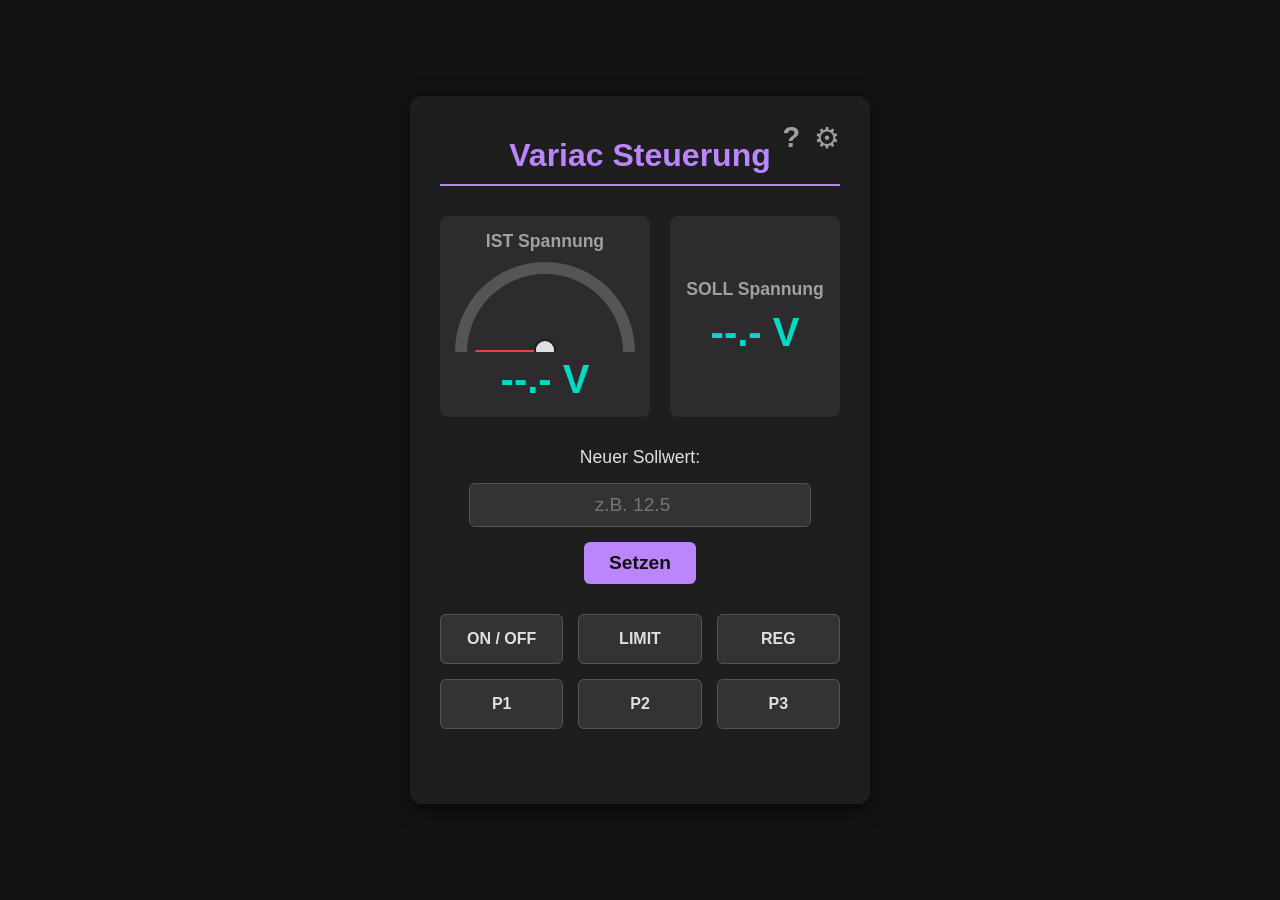
==== tt_esp32controller/data/index.html @ 78057342 "Migration: ESP32-Controller, Voltmeter und Doku ins saubere Mono-Repo - tt_esp32controller/ (src, da" ====
<!DOCTYPE html>
<html lang="de">
<head>
    <meta charset="UTF-8">
    <meta name="viewport" content="width=device-width, initial-scale=1.0">
    <title>ESP32 Variac Steuerung</title>
    <link rel="stylesheet" href="style.css">
</head>
<body>
    <div class="container">
		<a href="/settings.html" class="settings-link" title="Einstellungen">&#9881;</a>
		<a href="/doc_usage.html" target="_blank" class="help-link" title="Dokumentation">&#63;</a>
        <h1>Variac Steuerung</h1>

        <div class="display-container">
			<div class="display-group" id="ist-group">
				<h2>IST Spannung</h2>
				<div class="gauge-container">
					<div class="gauge">
						<div class="needle" id="gauge-needle"></div>
						<div class="gauge-center"></div>
					</div>
				</div>
				<p><span id="ist-voltage">--.-</span> V</p>
			</div>
            <div class="display-group" id="soll-group">
                <h2>SOLL Spannung</h2>
                <p><span id="soll-voltage">--.-</span> V</p>
            </div>
        </div>

        <div class="input-group">
            <label for="new-soll">Neuer Sollwert:</label>
            <input type="number" id="new-soll" step="0.1" placeholder="z.B. 12.5">
            <button id="set-button">Setzen</button>
        </div>
		
		<div class="button-grid">
            <button id="btn-onoff">ON / OFF</button>
            <button id="btn-limit">LIMIT</button>
            <button id="btn-reg">REG</button>
            <button id="btn-p1">P1</button>
            <button id="btn-p2">P2</button>
            <button id="btn-p3">P3</button>
        </div>
		        
        <p id="status-message"></p>
    </div>

    <script src="script.js"></script>
</body>
</html>
---- tt_esp32controller/data/style.css ----
html {
    scroll-behavior: smooth;
}

body, html {
    margin: 0;
    padding: 0;
    font-family: -apple-system, BlinkMacSystemFont, "Segoe UI", Roboto, Helvetica, Arial, sans-serif;
    background-color: #121212;
    color: #e0e0e0;
    display: flex;
    justify-content: center;
    align-items: center;
    min-height: 100vh;
    text-align: center;
}

.container {
    background-color: #1e1e1e;
    padding: 20px 30px;
    border-radius: 12px;
    box-shadow: 0 4px 20px rgba(0, 0, 0, 0.5);
    width: 90%;
    max-width: 400px;
    position: relative;
}

h1 {
    color: #bb86fc;
    border-bottom: 2px solid #bb86fc;
    padding-bottom: 10px;
    margin-bottom: 30px;
}

.input-group {
    display: flex;
    flex-direction: column;
    align-items: center;
    gap: 15px;
}

.input-group label {
    font-size: 1.1em;
}

#new-soll {
    font-size: 1.2em;
    padding: 10px;
    width: 80%;
    text-align: center;
    border-radius: 6px;
    border: 1px solid #555;
    background-color: #333;
    color: #e0e0e0;
}

#set-button {
    font-size: 1.2em;
    padding: 10px 25px;
    border-radius: 6px;
    border: none;
    background-color: #bb86fc;
    color: #121212;
    font-weight: bold;
    cursor: pointer;
    transition: background-color 0.2s;
}

#set-button:hover {
    background-color: #a164e8;
}

#status-message {
    margin-top: 20px;
    min-height: 1.2em;
    color: #03dac6;
    line-height: 1.4;
    text-align: left;
}

.button-grid {
    display: grid;
    grid-template-columns: repeat(3, 1fr);
    gap: 15px;
    width: 100%;
    margin-top: 30px;
}

.button-grid button {
    padding: 15px 10px;
    font-size: 1em;
    font-weight: bold;
    color: #e0e0e0;
    background-color: #333;
    border: 1px solid #555;
    border-radius: 6px;
    cursor: pointer;
    transition: all 0.2s;
}

.button-grid button:hover {
    border-color: #bb86fc;
}

.button-grid button.active {
    background-color: #03dac6;
    color: #121212;
    border-color: #03dac6;
    box-shadow: 0 0 10px rgba(3, 218, 198, 0.5);
}

.gauge-container {
    width: 100%;
    max-width: 180px;
    height: 90px;
    margin: auto;
    position: relative;
}

.gauge {
    width: 180px;
    height: 90px;
    border: 12px solid #555;
    border-bottom: none;
    border-radius: 90px 90px 0 0;
    box-sizing: border-box;
    position: relative;
    overflow: hidden;
}

.gauge::before, .gauge::after {
    content: '';
    position: absolute;
    width: 3px;
    height: 10px;
    background-color: #a0a0a0;
    top: 0;
}
.gauge::before {
    left: 10px;
    transform: rotate(-70deg);
    transform-origin: top left;
}
.gauge::after {
    right: 10px;
    transform: rotate(70deg);
    transform-origin: top right;
}

.needle {
    width: 4px;
    height: 70px;
    background-color: #f04040;
    border-radius: 4px 4px 0 0;
    position: absolute;
    bottom: 0;
    left: 50%;
    transform-origin: bottom center;
    transform: translate(-50%) rotate(-90deg);
    transition: transform 0.5s ease-out;
}

.gauge-center {
    width: 18px;
    height: 18px;
    background-color: #e0e0e0;
    border-radius: 50%;
    position: absolute;
    bottom: -9px;
    left: 50%;
    transform: translateX(-50%);
    border: 2px solid #1e1e1e;
}

.display-container {
    display: grid;
    grid-template-columns: 1fr 1fr;
    gap: 20px;
    margin-bottom: 30px;
    align-items: stretch;
}

.display-group {
    background-color: #2c2c2e;
    border-radius: 8px;
    padding: 15px;
    display: flex;
    flex-direction: column;
    align-items: center;
}

.display-group h2 {
    font-size: 1.1em;
    color: #a0a0a0;
    margin-top: 0;
    margin-bottom: 10px;
    white-space: nowrap;
}

.display-group p {
    margin: 0;
    font-size: 2.5em;
    font-weight: bold;
    color: #03dac6;
    white-space: nowrap;
}

#ist-group {
    justify-content: flex-start;
}

#ist-group p {
    margin-top: 5px;
}

#soll-group {
    justify-content: center;
    min-height: 190px;
    box-sizing: border-box;
}

.settings-link {
    position: absolute;
    top: 25px;
    right: 30px;
    font-size: 1.8em;
    color: #a0a0a0;
    text-decoration: none;
    transition: transform 0.3s;
}

.settings-link:hover {
    transform: rotate(90deg);
}

/* --- Einstellungen Stile --- */
fieldset {
    border: 1px solid #555;
    border-radius: 8px;
    margin-bottom: 20px;
    padding: 15px;
}
legend {
    color: #bb86fc;
    font-weight: bold;
    padding: 0 10px;
}
.form-group {
    display: flex;
    justify-content: space-between;
    align-items: center;
    margin-bottom: 10px;
}
.form-group label {
    text-align: left;
}
.form-group input {
    width: 80px;
    text-align: right;
}
.form-group input[type="checkbox"] {
    width: auto;
    height: 20px;
}

/* --- NEU: Einheitliches helles Button-Design --- */
.btn-light {
    display: flex;
    align-items: center;
    justify-content: center;
    font-size: 1.1em;
    padding: 12px 20px;
    border-radius: 6px;
    background-color: #e0e0e0;
    color: #121212;
    font-weight: bold;
    text-decoration: none;
    border: none;
    cursor: pointer;
    transition: background-color 0.2s, transform 0.1s;
    box-sizing: border-box;
    text-align: center;
    font-family: inherit;
}

.btn-light:hover {
    background-color: #ffffff;
}

.btn-light#save-button.unsaved-changes {
    background-color: #ff9800;
    color: #121212;
}

.btn-light#save-button.unsaved-changes:hover {
    background-color: #fb8c00;
}

/* Das Grid-Layout für die Buttons auf der Settings-Seite */
.button-group {
    display: flex;
    flex-wrap: wrap;
    gap: 15px;
    margin-top: 25px;
}

.button-group > * {
    flex: 1 1 calc(50% - 15px);
}

.button-group > :last-child:nth-child(odd) {
    flex-basis: 100%;
}

.fw-version-footer {
    text-align: center;
    font-size: 12px;
    color: #888;
    margin-top: 30px;
}
/* Positionierung für das Hilfe-Icon */
.help-link {
    position: absolute;
    top: 25px;
    right: 70px; /* Weiter links als das Zahnrad (30px + 40px Abstand) */
    font-size: 1.8em;
    color: #a0a0a0;
    text-decoration: none;
    font-weight: bold;
    transition: color 0.3s;
}

.help-link:hover {
    color: #bb86fc;
}

/* Reset für alle Doku-Seiten */
body.doc-body {
    display: block !important;
    width: 100% !important;
    flex: 1 1 100% !important; /* Zwingt das Dokument auf volle Breite */
    max-width: none !important;
    margin: 0 !important;
    padding: 0 !important;
    text-align: left;
    overflow-x: auto !important; /* WICHTIG: Holt den horizontalen Scrollbalken zurück! */
}

/* Der Container für Bedienung und Einstellungen */
.doc-container {
    max-width: 900px;
    margin: 40px auto 40px 40px; /* Oben 40, Rechts Auto, Unten 40, Links 40 */
    padding: 0 20px;
}

.doc-nav {
    margin-bottom: 30px;
    padding-bottom: 10px;
    border-bottom: 1px solid #555;
}

.doc-nav a {
    color: #03dac6;
    margin-right: 15px;
    text-decoration: none;
    font-weight: bold;
}
/* Styling für Tabellen in der Dokumentation */
.doc-body table {
    width: 100%;
    border-collapse: collapse;
    margin: 20px 0;
    background-color: #252525;
}

.doc-body th, .doc-body td {
    padding: 12px;
    border: 1px solid #444;
    text-align: left;
}

.doc-body th {
    background-color: #333;
    color: #bb86fc;
}

.doc-body ul li {
    margin-bottom: 10px;
}
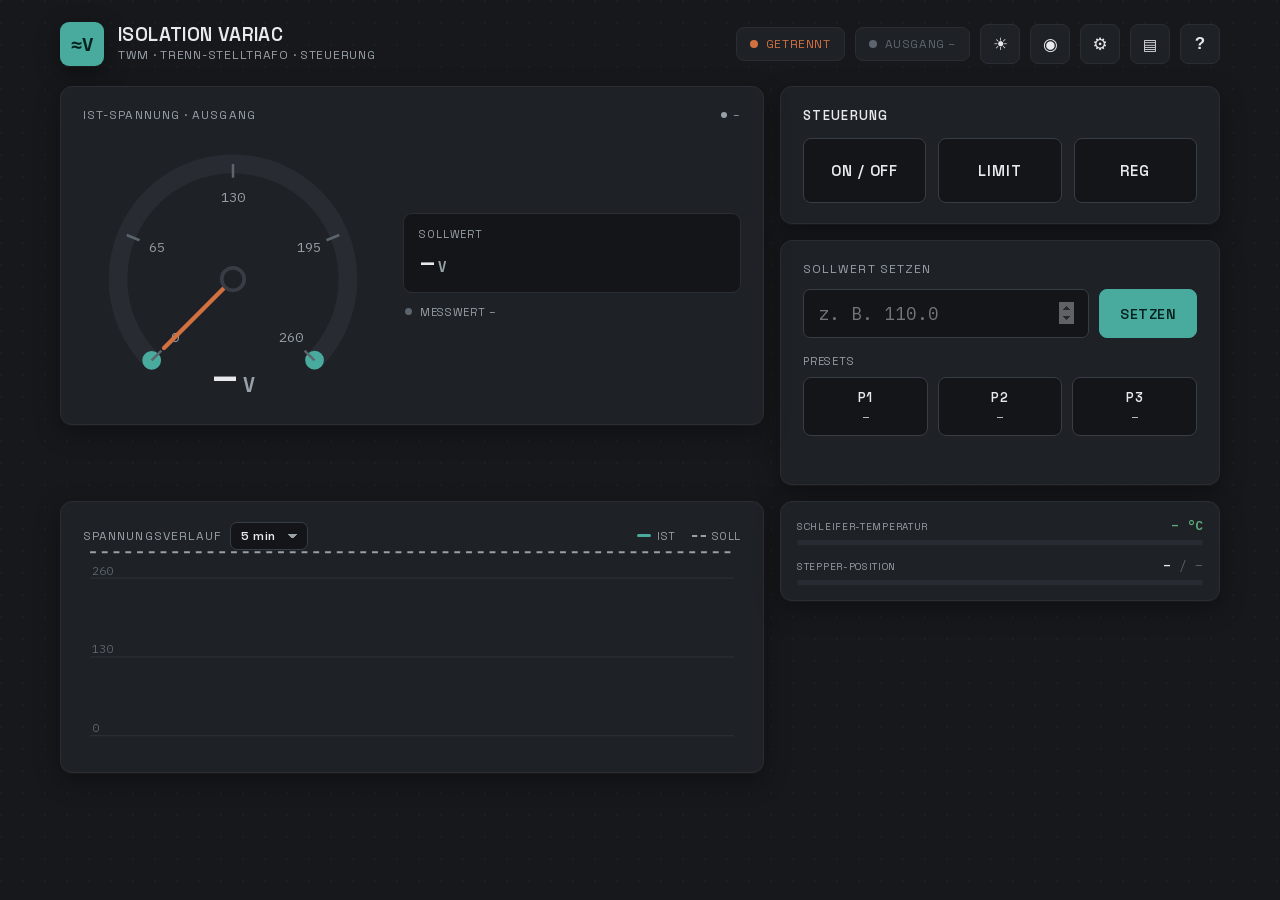
==== commit 3bbac189: "Paket G: Web-Oberfläche komplett neu nach Claude-Design (#23) + Live-Status über WebSocket /ws_statu" ====
--- a/tt_esp32controller/data/index.html
+++ b/tt_esp32controller/data/index.html
@@ -2,51 +2,169 @@
 <html lang="de">
 <head>
     <meta charset="UTF-8">
-    <meta name="viewport" content="width=device-width, initial-scale=1.0">
-    <title>ESP32 Variac Steuerung</title>
-    <link rel="stylesheet" href="style.css">
+    <meta name="viewport" content="width=device-width, initial-scale=1">
+    <title>Isolation Variac</title>
+    <script>
+        // Theme/Akzent VOR dem ersten Paint setzen (kein Aufblitzen des falschen Themes)
+        (function(){ try {
+            var t = localStorage.getItem('variac-theme');
+            document.documentElement.dataset.theme = (t === 'light' || t === 'dark') ? t : 'dark';
+            var a = localStorage.getItem('variac-accent');
+            document.documentElement.dataset.accent = a || 'teal';
+        } catch (e) { document.documentElement.dataset.theme = 'dark'; document.documentElement.dataset.accent = 'teal'; } })();
+    </script>
+    <link rel="stylesheet" href="app.css">
 </head>
 <body>
-    <div class="container">
-		<a href="/settings.html" class="settings-link" title="Einstellungen">&#9881;</a>
-		<a href="/doc_usage.html" target="_blank" class="help-link" title="Dokumentation">&#63;</a>
-        <h1>Variac Steuerung</h1>
+<div class="wrap">
 
-        <div class="display-container">
-			<div class="display-group" id="ist-group">
-				<h2>IST Spannung</h2>
-				<div class="gauge-container">
-					<div class="gauge">
-						<div class="needle" id="gauge-needle"></div>
-						<div class="gauge-center"></div>
-					</div>
-				</div>
-				<p><span id="ist-voltage">--.-</span> V</p>
-			</div>
-            <div class="display-group" id="soll-group">
-                <h2>SOLL Spannung</h2>
-                <p><span id="soll-voltage">--.-</span> V</p>
+    <!-- HEADER -->
+    <header class="hdr">
+        <div class="hdr-brand">
+            <div class="logo">&#8776;V</div>
+            <div>
+                <div class="hdr-title">ISOLATION&nbsp;VARIAC</div>
+                <div class="hdr-sub">TWM &middot; Trenn-Stelltrafo &middot; Steuerung</div>
             </div>
         </div>
+        <div class="hdr-actions">
+            <div class="chip off" id="chip-online"><span class="dot"></span><span id="chip-online-t">Verbinde &hellip;</span></div>
+            <div class="chip off" id="chip-output"><span class="dot"></span><span id="chip-output-t">Ausgang &ndash;</span></div>
+            <button class="icon-btn" id="theme-btn" title="Dark / Light">&#9788;</button>
+            <div class="menu-anchor">
+                <button class="icon-btn" title="Akzentfarbe">&#9673;</button>
+                <div class="menu" id="accent-menu">
+                    <div class="menu-label">Akzentfarbe</div>
+                </div>
+            </div>
+            <a class="icon-btn" href="settings.html" title="Einstellungen">&#9881;</a>
+            <a class="icon-btn" href="log.html" title="Live Log" style="font-size:15px;">&#9636;</a>
+            <div class="menu-anchor">
+                <button class="icon-btn" title="Dokumentation" style="font-weight:600;">?</button>
+                <div class="menu">
+                    <div class="menu-label">Dokumentation</div>
+                    <a href="doc_usage.html" target="_blank">Bedienung</a>
+                    <a href="doc_settings.html" target="_blank">Einstellungen</a>
+                    <a href="doc_api.html" target="_blank">API-Referenz</a>
+                </div>
+            </div>
+        </div>
+    </header>
 
-        <div class="input-group">
-            <label for="new-soll">Neuer Sollwert:</label>
-            <input type="number" id="new-soll" step="0.1" placeholder="z.B. 12.5">
-            <button id="set-button">Setzen</button>
-        </div>
-		
-		<div class="button-grid">
-            <button id="btn-onoff">ON / OFF</button>
-            <button id="btn-limit">LIMIT</button>
-            <button id="btn-reg">REG</button>
-            <button id="btn-p1">P1</button>
-            <button id="btn-p2">P2</button>
-            <button id="btn-p3">P3</button>
-        </div>
-		        
-        <p id="status-message"></p>
+    <!-- MAIN -->
+    <div class="vgrid">
+
+        <!-- HERO GAUGE -->
+        <section class="panel a-gauge" style="position:relative;">
+            <div style="display:flex; align-items:center; justify-content:space-between; margin-bottom:6px;">
+                <span style="font-size:12px; letter-spacing:0.09em; text-transform:uppercase; color:var(--dim);">IST-Spannung &middot; Ausgang</span>
+                <span id="mode-chip" style="display:inline-flex; align-items:center; gap:6px; font-size:11px; letter-spacing:0.08em; text-transform:uppercase; color:var(--dim);">
+                    <span id="mode-dot" style="width:6px; height:6px; border-radius:50%; background:var(--dim);"></span><span id="mode-t">&ndash;</span>
+                </span>
+            </div>
+            <div style="display:flex; gap:20px; align-items:center; flex-wrap:wrap; justify-content:center;">
+                <div style="flex:0 0 auto; width:300px; max-width:100%; position:relative;">
+                    <svg id="gauge" viewBox="0 0 240 220" style="width:100%; height:auto; display:block;">
+                        <path id="g-track" fill="none" stroke="var(--track)" stroke-width="15" stroke-linecap="round"></path>
+                        <path id="g-arc" fill="none" stroke="var(--accent)" stroke-width="15" stroke-linecap="round" pathLength="100" stroke-dasharray="0 100" style="transition:stroke-dasharray .4s ease-out;"></path>
+                        <g id="g-ticks"></g>
+                        <line id="g-needle" x1="120" y1="120" x2="120" y2="42" stroke="var(--warn)" stroke-width="3.5" stroke-linecap="round" transform="rotate(225 120 120)" style="transition:transform .4s ease-out;"></line>
+                        <circle cx="120" cy="120" r="9" fill="var(--panel)" stroke="var(--line2)" stroke-width="3"></circle>
+                    </svg>
+                    <div style="position:absolute; left:0; right:0; bottom:6px; text-align:center;">
+                        <div class="mono" style="font-size:46px; font-weight:600; line-height:1; letter-spacing:-0.01em;"><span id="ist">&ndash;</span><span style="font-size:20px; color:var(--dim); margin-left:4px;">V</span></div>
+                    </div>
+                </div>
+                <div style="flex:1 1 160px; min-width:150px; display:flex; flex-direction:column; gap:10px;">
+                    <div style="background:var(--inset); border:1px solid var(--line); border-radius:9px; padding:13px 15px;">
+                        <div style="font-size:11px; letter-spacing:0.08em; text-transform:uppercase; color:var(--dim);">Sollwert</div>
+                        <div class="mono" style="font-size:27px; font-weight:600; margin-top:3px;"><span id="soll">&ndash;</span><span style="font-size:14px; color:var(--dim); margin-left:3px;">V</span></div>
+                    </div>
+                    <div id="fresh-chip" style="display:flex; align-items:center; gap:8px; padding:2px 2px; font-size:11px; letter-spacing:0.06em; text-transform:uppercase; color:var(--dim);">
+                        <span id="fresh-dot" style="width:7px; height:7px; border-radius:50%; background:var(--faint);"></span><span id="fresh-t">Messwert &ndash;</span>
+                    </div>
+                </div>
+            </div>
+        </section>
+
+        <!-- MAIN CONTROLS -->
+        <section class="panel a-controls">
+            <div style="font-size:13px; letter-spacing:0.1em; text-transform:uppercase; font-weight:600; margin-bottom:14px;">Steuerung</div>
+            <div style="display:grid; grid-template-columns:repeat(3,1fr); gap:12px;">
+                <button class="ctrl-btn" id="btn-output">On / Off</button>
+                <button class="ctrl-btn" id="btn-limit">Limit</button>
+                <button class="ctrl-btn" id="btn-reg">Reg</button>
+            </div>
+        </section>
+
+        <!-- SETPOINT -->
+        <section class="panel a-setpoint">
+            <div style="font-size:12px; letter-spacing:0.09em; text-transform:uppercase; color:var(--dim); margin-bottom:12px;">Sollwert setzen</div>
+            <div style="display:flex; gap:10px;">
+                <input type="number" step="0.1" min="0" placeholder="z. B. 110.0" id="soll-input" class="num-flex" style="font-size:18px; padding:12px 14px;">
+                <button class="btn primary" id="btn-setsoll" style="text-transform:uppercase; font-size:14px; padding:0 20px;">Setzen</button>
+            </div>
+            <div style="font-size:11px; letter-spacing:0.07em; text-transform:uppercase; color:var(--dim); margin:16px 0 9px;">Presets</div>
+            <div style="display:grid; grid-template-columns:repeat(3,1fr); gap:10px;">
+                <button class="preset-btn" id="btn-p1">P1<span class="val" id="p1-val">&ndash;</span></button>
+                <button class="preset-btn" id="btn-p2">P2<span class="val" id="p2-val">&ndash;</span></button>
+                <button class="preset-btn" id="btn-p3">P3<span class="val" id="p3-val">&ndash;</span></button>
+            </div>
+            <div class="status-line" id="dash-status" style="margin-top:12px; min-height:1.2em;"></div>
+        </section>
+
+        <!-- TREND -->
+        <section class="panel a-trend">
+            <div style="display:flex; align-items:center; justify-content:space-between; margin-bottom:14px; flex-wrap:wrap; gap:8px;">
+                <div style="display:flex; align-items:center; gap:8px;">
+                    <span style="font-size:12px; letter-spacing:0.09em; text-transform:uppercase; color:var(--dim);">Spannungsverlauf</span>
+                    <select class="range" id="trend-range">
+                        <option value="30">30 s</option>
+                        <option value="60">60 s</option>
+                        <option value="300" selected>5 min</option>
+                        <option value="600">10 min</option>
+                    </select>
+                </div>
+                <div style="display:flex; gap:16px; font-size:11px; letter-spacing:0.05em; text-transform:uppercase; color:var(--dim);">
+                    <span style="display:inline-flex; align-items:center; gap:6px;"><span style="width:14px; height:3px; background:var(--accent); border-radius:2px;"></span>Ist</span>
+                    <span style="display:inline-flex; align-items:center; gap:6px;"><span style="width:14px; height:0; border-top:2px dashed var(--dim);"></span>Soll</span>
+                </div>
+            </div>
+            <svg id="trend" viewBox="0 0 560 160" style="width:100%; height:auto; display:block; overflow:visible;">
+                <line x1="6" y1="12" x2="554" y2="12" stroke="var(--line)" stroke-width="1"></line>
+                <line x1="6" y1="79" x2="554" y2="79" stroke="var(--line)" stroke-width="1"></line>
+                <line x1="6" y1="146" x2="554" y2="146" stroke="var(--line)" stroke-width="1"></line>
+                <text x="8" y="9" fill="var(--faint)" font-size="10" font-family="'IBM Plex Mono', monospace" id="t-vmax"></text>
+                <text x="8" y="76" fill="var(--faint)" font-size="10" font-family="'IBM Plex Mono', monospace" id="t-vmid"></text>
+                <text x="8" y="143" fill="var(--faint)" font-size="10" font-family="'IBM Plex Mono', monospace">0</text>
+                <polygon id="t-area" points="" fill="var(--accent)" opacity="0.10"></polygon>
+                <polyline id="t-line" points="" fill="none" stroke="var(--accent)" stroke-width="2.5" stroke-linejoin="round" stroke-linecap="round"></polyline>
+                <line id="t-sp" x1="6" y1="-10" x2="554" y2="-10" stroke="var(--dim)" stroke-width="1.5" stroke-dasharray="5 5"></line>
+            </svg>
+        </section>
+
+        <!-- METERS -->
+        <section class="panel a-meters" style="padding:15px 16px; display:flex; flex-direction:column; gap:12px;">
+            <div>
+                <div class="meter-head">
+                    <span class="k">Schleifer-Temperatur</span>
+                    <span class="v" id="temp-v" style="color:var(--ok);">&ndash; &deg;C</span>
+                </div>
+                <div class="meter-bar"><div class="fill" id="temp-bar" style="background:var(--ok);"></div></div>
+            </div>
+            <div>
+                <div class="meter-head">
+                    <span class="k">Stepper-Position</span>
+                    <span class="v"><span id="pos-v">&ndash;</span> <span style="color:var(--faint); font-weight:400;">/ <span id="pos-max">&ndash;</span></span></span>
+                </div>
+                <div class="meter-bar"><div class="fill" id="pos-bar"></div></div>
+            </div>
+        </section>
+
+        <div class="foot" id="fw-foot">&nbsp;</div>
     </div>
-
-    <script src="script.js"></script>
+</div>
+<script src="app.js"></script>
+<script src="script.js"></script>
 </body>
-</html>+</html>
--- a/tt_esp32controller/data/app.css
+++ b/tt_esp32controller/data/app.css
@@ -0,0 +1,262 @@
+/* TWM Isolation Variac – gemeinsames Design-System der Web-Oberfläche (#23, Paket G)
+   Basis: Claude-Design-Entwurf "ESP32 Variac design review".
+   Gilt für index.html (Dashboard), settings.html und log.html;
+   die doc_*-Seiten behalten bis Paket I ihr bisheriges style.css. */
+
+/* ---------- Schriften (lokal, offline-fähig) ---------- */
+@font-face {
+  font-family: 'Space Grotesk';
+  src: url('fonts/space-grotesk.woff2') format('woff2');
+  font-weight: 300 700; /* Variable Font */
+  font-display: swap;
+}
+@font-face { font-family: 'IBM Plex Mono'; src: url('fonts/ibm-plex-mono-400.woff2') format('woff2'); font-weight: 400; font-display: swap; }
+@font-face { font-family: 'IBM Plex Mono'; src: url('fonts/ibm-plex-mono-500.woff2') format('woff2'); font-weight: 500; font-display: swap; }
+@font-face { font-family: 'IBM Plex Mono'; src: url('fonts/ibm-plex-mono-600.woff2') format('woff2'); font-weight: 600; font-display: swap; }
+
+/* ---------- Design-Tokens ---------- */
+:root, [data-theme="dark"] {
+  --bg:#16181b; --bg-grid:#1b1e22; --panel:#1e2126; --inset:#131518;
+  --line:#2a2e34; --line2:#383d45; --text:#e7e9ec; --dim:#98a0a8; --faint:#5c646d;
+  --track:#282c32; --ok:#5fae7e; --warn:#d3703f; --info:#7fb3d4;
+  --accent:#48ab9e; --accent-ink:#04211d;
+  --shadow:0 1px 0 rgba(255,255,255,0.03), 0 8px 24px rgba(0,0,0,0.35);
+}
+[data-theme="light"] {
+  --bg:#e6e8ea; --bg-grid:#dcdfe2; --panel:#fbfcfd; --inset:#eef0f2;
+  --line:#d7dbe0; --line2:#c4c9d0; --text:#1b1e22; --dim:#5b636b; --faint:#98a0a8;
+  --track:#d9dde2; --ok:#3f8a5c; --warn:#bf5730; --info:#3a72b8;
+  --accent:#2f8a7e; --accent-ink:#f0faf8;
+  --shadow:0 1px 2px rgba(15,20,30,0.06), 0 10px 28px rgba(15,20,30,0.10);
+}
+[data-accent="amber"] { --accent:#d9944a; --accent-ink:#241605; }
+[data-accent="teal"]  { --accent:#48ab9e; --accent-ink:#04211d; }
+[data-accent="blue"]  { --accent:#5f92d0; --accent-ink:#05162b; }
+[data-accent="steel"] { --accent:#96a0ac; --accent-ink:#12161b; }
+[data-theme="light"][data-accent="amber"] { --accent:#b8712c; --accent-ink:#fdf5ec; }
+[data-theme="light"][data-accent="teal"]  { --accent:#2f8a7e; --accent-ink:#f0faf8; }
+[data-theme="light"][data-accent="blue"]  { --accent:#3a72b8; --accent-ink:#eef4fb; }
+[data-theme="light"][data-accent="steel"] { --accent:#5a6470; --accent-ink:#f2f4f6; }
+
+/* ---------- Basis ---------- */
+* { box-sizing: border-box; }
+body {
+  margin: 0; min-height: 100vh;
+  background: var(--bg);
+  background-image: radial-gradient(circle at 1px 1px, var(--bg-grid) 1px, transparent 0);
+  background-size: 22px 22px;
+  color: var(--text);
+  font-family: 'Space Grotesk', system-ui, sans-serif;
+  padding: 22px;
+  transition: background-color .25s, color .25s;
+}
+.wrap { max-width: 1160px; margin: 0 auto; }
+.wrap-narrow { max-width: 820px; }
+.mono { font-family: 'IBM Plex Mono', monospace; }
+@keyframes vpulse { 0%,100% { opacity:1; } 50% { opacity:0.35; } }
+
+input[type=number]::-webkit-inner-spin-button { opacity: 0.35; }
+
+/* ---------- Header ---------- */
+.hdr { display:flex; align-items:center; justify-content:space-between; gap:16px; flex-wrap:wrap; margin-bottom:20px; }
+.hdr-brand { display:flex; align-items:center; gap:14px; }
+.logo {
+  width:44px; height:44px; border-radius:9px; background:var(--accent);
+  display:flex; align-items:center; justify-content:center; box-shadow:var(--shadow);
+  font-family:'IBM Plex Mono', monospace; font-weight:600; font-size:19px; color:var(--accent-ink);
+}
+.hdr-title { font-size:19px; font-weight:600; letter-spacing:0.02em; line-height:1.1; }
+.hdr-sub { font-size:12px; color:var(--dim); letter-spacing:0.06em; text-transform:uppercase; margin-top:2px; }
+.hdr-actions { display:flex; align-items:center; gap:10px; flex-wrap:wrap; }
+
+.chip {
+  display:flex; align-items:center; gap:8px; padding:8px 13px;
+  background:var(--panel); border:1px solid var(--line); border-radius:8px;
+  font-size:12px; letter-spacing:0.05em; text-transform:uppercase; color:var(--dim);
+}
+.chip .dot { width:8px; height:8px; border-radius:50%; background:var(--faint); flex:0 0 auto; }
+.chip.ok    { color:var(--ok); }   .chip.ok .dot    { background:var(--ok); box-shadow:0 0 8px var(--ok); animation:vpulse 2s ease-in-out infinite; }
+.chip.warn  { color:var(--warn); } .chip.warn .dot  { background:var(--warn); }
+.chip.off   { color:var(--faint);} .chip.off .dot   { background:var(--faint); animation:none; box-shadow:none; }
+
+.icon-btn {
+  width:40px; height:40px; display:flex; align-items:center; justify-content:center;
+  background:var(--panel); border:1px solid var(--line); border-radius:8px;
+  color:var(--text); font-size:17px; cursor:pointer; text-decoration:none; padding:0;
+}
+.icon-btn:hover { border-color:var(--line2); }
+
+/* Popover-Menüs (Doku, Akzentfarbe) */
+.menu-anchor { position:relative; }
+.menu {
+  position:absolute; right:0; top:48px; min-width:180px; z-index:30;
+  display:none; flex-direction:column; padding:6px;
+  background:var(--panel); border:1px solid var(--line); border-radius:10px; box-shadow:var(--shadow);
+}
+.menu.open { display:flex; }
+.menu-label { font-size:10px; letter-spacing:0.08em; text-transform:uppercase; color:var(--dim); padding:4px 10px 6px; }
+.menu a, .menu button.menu-item {
+  padding:9px 10px; font-size:13px; color:var(--text); text-decoration:none;
+  border-radius:6px; white-space:nowrap; background:none; border:none;
+  text-align:left; cursor:pointer; font-family:inherit; display:flex; align-items:center; gap:9px;
+}
+.menu a:hover, .menu button.menu-item:hover { background:var(--inset); }
+.swatch { width:14px; height:14px; border-radius:4px; border:1px solid var(--line2); flex:0 0 auto; }
+
+/* ---------- Panels & Sektionen ---------- */
+.panel { background:var(--panel); border:1px solid var(--line); border-radius:12px; padding:20px 22px; box-shadow:var(--shadow); }
+.sec-head { display:flex; align-items:center; gap:9px; margin-bottom:14px; }
+.sec-head .sq { width:8px; height:8px; background:var(--accent); border-radius:2px; flex:0 0 auto; }
+.sec-head .t { font-size:12px; letter-spacing:0.09em; text-transform:uppercase; color:var(--dim); font-weight:600; }
+.sub-box { border:1px solid var(--line); border-radius:9px; padding:14px 15px; }
+.sub-title { font-size:11px; letter-spacing:0.06em; text-transform:uppercase; color:var(--accent); font-weight:600; margin-bottom:12px; }
+.hint { font-size:13px; color:var(--dim); }
+
+/* ---------- Buttons ---------- */
+.btn {
+  display:inline-flex; align-items:center; justify-content:center;
+  font-family:'Space Grotesk', sans-serif; font-size:13px; font-weight:600;
+  letter-spacing:0.03em; padding:11px 16px; border-radius:8px;
+  cursor:pointer; text-decoration:none; transition:all .15s;
+  background:var(--inset); color:var(--text); border:1px solid var(--line2);
+}
+.btn:hover { border-color:var(--dim); }
+.btn.primary { background:var(--accent); color:var(--accent-ink); border-color:var(--accent); }
+.btn.warn    { background:var(--warn); color:#fff; border-color:var(--warn); }
+.btn.danger  { background:transparent; color:var(--warn); border-color:var(--warn); }
+.btn.sm      { padding:9px 14px; }
+.btn:disabled, .btn.disabled { opacity:0.45; cursor:not-allowed; }
+
+/* Große Steuertasten (Dashboard) */
+.ctrl-btn {
+  display:flex; align-items:center; justify-content:center; padding:22px 8px;
+  font-family:'Space Grotesk', sans-serif; font-size:15px; font-weight:600;
+  letter-spacing:0.06em; text-transform:uppercase;
+  color:var(--text); background:var(--inset); border:1px solid var(--line2);
+  border-radius:8px; cursor:pointer; transition:all .15s;
+}
+.ctrl-btn.active { background:var(--accent); color:var(--accent-ink); border-color:var(--accent); box-shadow:0 0 0 1px var(--accent); }
+
+.preset-btn {
+  display:flex; flex-direction:column; align-items:center; justify-content:center; padding:11px 4px;
+  font-family:'Space Grotesk', sans-serif; font-size:13px; font-weight:600; letter-spacing:0.04em;
+  color:var(--text); background:var(--inset); border:1px solid var(--line2);
+  border-radius:8px; cursor:pointer; transition:all .15s;
+}
+.preset-btn.active { background:var(--accent); color:var(--accent-ink); border-color:var(--accent); }
+.preset-btn .val { display:block; font-family:'IBM Plex Mono', monospace; font-size:12px; font-weight:500; opacity:0.8; margin-top:3px; }
+
+/* ---------- Formulare ---------- */
+.frow { display:flex; align-items:center; justify-content:space-between; gap:16px; padding:11px 0; border-bottom:1px solid var(--line); }
+.frow:last-child { border-bottom:none; }
+.frow label { font-size:14px; }
+.frow .u { color:var(--faint); }
+
+.num, .num-wide, .num-flex, .txt {
+  font-family:'IBM Plex Mono', monospace; font-size:15px; padding:9px 12px;
+  background:var(--inset); border:1px solid var(--line2); border-radius:7px; color:var(--text);
+}
+.num { width:120px; text-align:right; }
+.num-wide { width:100%; text-align:left; }
+.num-flex { flex:1; min-width:0; text-align:left; }
+.field-label { display:block; font-size:12px; color:var(--dim); letter-spacing:0.05em; text-transform:uppercase; margin-bottom:7px; }
+.grid3 { display:grid; grid-template-columns:repeat(3,1fr); gap:14px; }
+.kv { display:flex; justify-content:space-between; gap:10px; padding:9px 12px; background:var(--inset); border:1px solid var(--line); border-radius:8px; }
+.kv .k { font-size:13px; color:var(--dim); }
+.kv .v { font-family:'IBM Plex Mono', monospace; font-size:13px; }
+
+/* Schalter (Toggle) */
+.toggle {
+  width:46px; height:26px; border-radius:13px; border:1px solid var(--line2);
+  background:var(--inset); position:relative; cursor:pointer; transition:background .2s; padding:0;
+}
+.toggle .knob {
+  position:absolute; top:2px; left:2px; width:20px; height:20px; border-radius:50%;
+  background:var(--dim); transition:left .2s, background .2s;
+}
+.toggle.on { background:var(--accent); }
+.toggle.on .knob { left:22px; background:var(--accent-ink); }
+
+/* Statuszeilen */
+.status-line { font-family:'IBM Plex Mono', monospace; font-size:13px; color:var(--dim); }
+.status-line.ok { color:var(--ok); }
+.status-line.accent { color:var(--accent); }
+.status-line.warn { color:var(--warn); }
+
+/* ---------- Dashboard-Grid ---------- */
+.vgrid { display:grid; gap:16px; grid-template-columns:1fr; grid-template-areas:"gauge" "controls" "setpoint" "trend" "meters"; }
+.vgrid > .a-gauge { grid-area:gauge; } .vgrid > .a-controls { grid-area:controls; }
+.vgrid > .a-setpoint { grid-area:setpoint; } .vgrid > .a-trend { grid-area:trend; } .vgrid > .a-meters { grid-area:meters; }
+@media (min-width:880px) {
+  .vgrid { grid-template-columns:1.6fr 1fr; grid-template-areas:"gauge controls" "gauge setpoint" "trend meters"; align-items:start; }
+}
+.foot { grid-column:1/-1; text-align:center; font-family:'IBM Plex Mono', monospace; font-size:11px; color:var(--faint); letter-spacing:0.05em; }
+
+/* Meter-Balken */
+.meter-head { display:flex; align-items:baseline; justify-content:space-between; margin-bottom:6px; }
+.meter-head .k { font-size:10px; letter-spacing:0.07em; text-transform:uppercase; color:var(--dim); }
+.meter-head .v { font-family:'IBM Plex Mono', monospace; font-size:13px; font-weight:600; }
+.meter-bar { height:5px; background:var(--track); border-radius:3px; overflow:hidden; }
+.meter-bar .fill { height:100%; width:0%; background:var(--accent); border-radius:3px; transition:width .5s ease-out, background-color .3s; }
+
+/* Auswahl (Trend-Zeitfenster) */
+select.range {
+  font-family:'Space Grotesk', sans-serif; font-size:12px; font-weight:600; letter-spacing:0.04em;
+  color:var(--text); background:var(--inset); border:1px solid var(--line2); border-radius:7px;
+  padding:5px 26px 5px 10px; cursor:pointer; appearance:none; -webkit-appearance:none;
+  background-image:linear-gradient(45deg,transparent 50%,var(--dim) 50%),linear-gradient(135deg,var(--dim) 50%,transparent 50%);
+  background-position:calc(100% - 14px) 52%, calc(100% - 9px) 52%;
+  background-size:5px 5px,5px 5px; background-repeat:no-repeat;
+}
+
+/* ---------- Log-Seite ---------- */
+.log-toolbar {
+  display:flex; align-items:center; gap:14px; flex-wrap:wrap; padding:12px 16px;
+  background:var(--panel); border:1px solid var(--line); border-radius:12px 12px 0 0; border-bottom:none;
+}
+.log-win {
+  flex:1; min-height:0; overflow-y:auto; background:var(--inset);
+  border:1px solid var(--line); border-radius:0 0 12px 12px; padding:14px 16px;
+  font-family:'IBM Plex Mono', monospace; font-size:13px; line-height:1.65;
+}
+.log-line { white-space:pre-wrap; word-break:break-word; }
+.log-line .ts { color:var(--faint); }
+.log-line .msg { color:var(--text); }
+.log-line .tag { font-weight:500; }
+.lv-info .tag { color:var(--ok); }
+.lv-warn .tag { color:var(--accent); }
+.lv-error .tag { color:var(--warn); }
+
+/* ---------- Doku-Seiten ---------- */
+.doc-nav { display:flex; gap:10px; flex-wrap:wrap; margin-bottom:16px; }
+.doc-nav a {
+  display:inline-flex; align-items:center; padding:9px 15px;
+  font-size:13px; font-weight:600; letter-spacing:0.03em;
+  color:var(--text); background:var(--panel); border:1px solid var(--line);
+  border-radius:8px; text-decoration:none; transition:all .15s;
+}
+.doc-nav a:hover { border-color:var(--line2); }
+.doc-nav a.active { background:var(--accent); color:var(--accent-ink); border-color:var(--accent); }
+
+.doc h1 { font-size:22px; font-weight:600; margin:0 0 12px; letter-spacing:0.01em; }
+.doc h2 { font-size:15px; font-weight:600; margin:26px 0 10px; color:var(--accent); letter-spacing:0.02em; }
+.doc p, .doc li { font-size:14px; line-height:1.65; }
+.doc p { color:var(--dim); }
+.doc p strong, .doc li strong { color:var(--text); }
+.doc ul, .doc ol { padding-left:22px; margin:8px 0; }
+.doc li { margin-bottom:6px; color:var(--dim); }
+.doc li em { color:var(--text); font-style:italic; }
+.doc code {
+  font-family:'IBM Plex Mono', monospace; font-size:12.5px;
+  background:var(--inset); border:1px solid var(--line); border-radius:5px; padding:1px 6px;
+}
+.doc .callout {
+  border:1px solid var(--line); border-left:4px solid var(--warn);
+  background:var(--inset); padding:10px 14px; border-radius:0 8px 8px 0; margin:14px 0;
+}
+
+/* Neustart-Overlay */
+.overlay-center { text-align:center; padding:60px 10px; }
+.overlay-center h1 { color:var(--accent); font-size:24px; }
+.overlay-center p { margin-top:20px; line-height:1.6; color:var(--dim); }
+.overlay-center .big { font-size:3em; margin-top:30px; color:var(--accent); }
